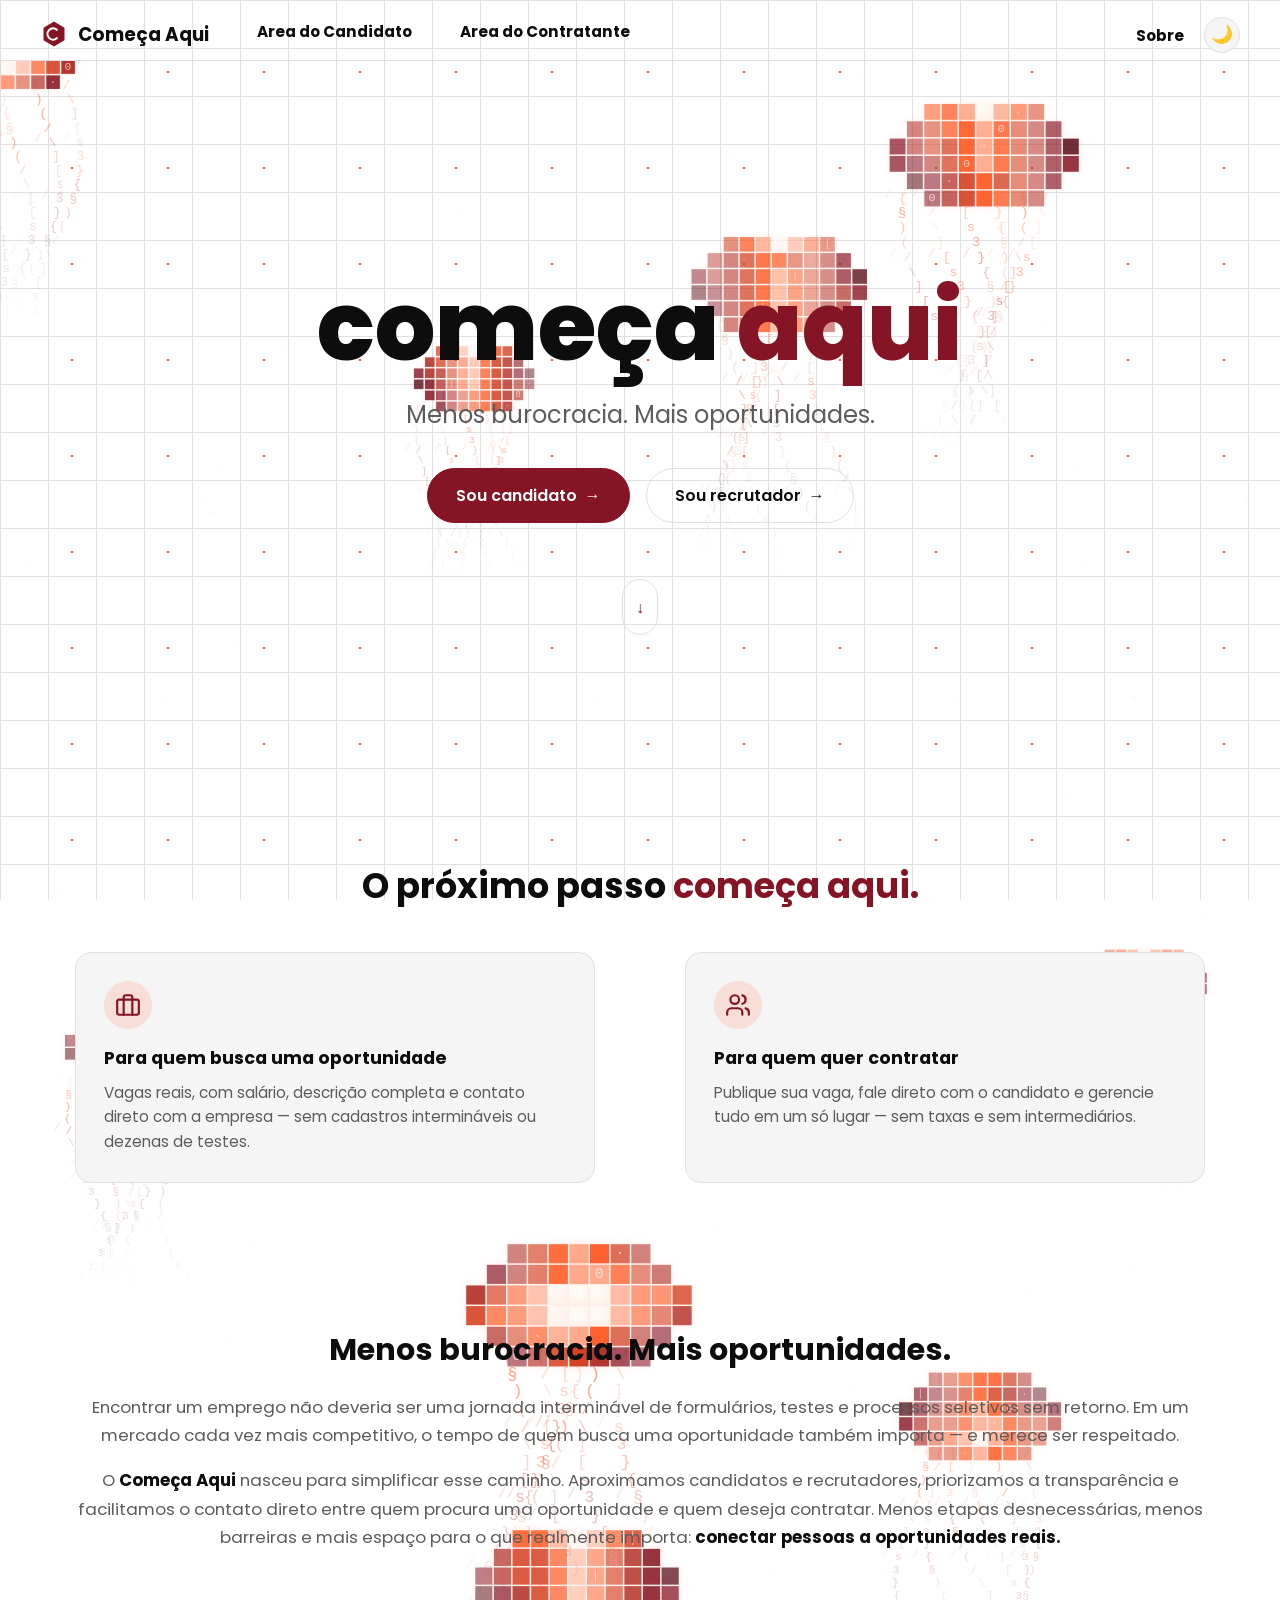
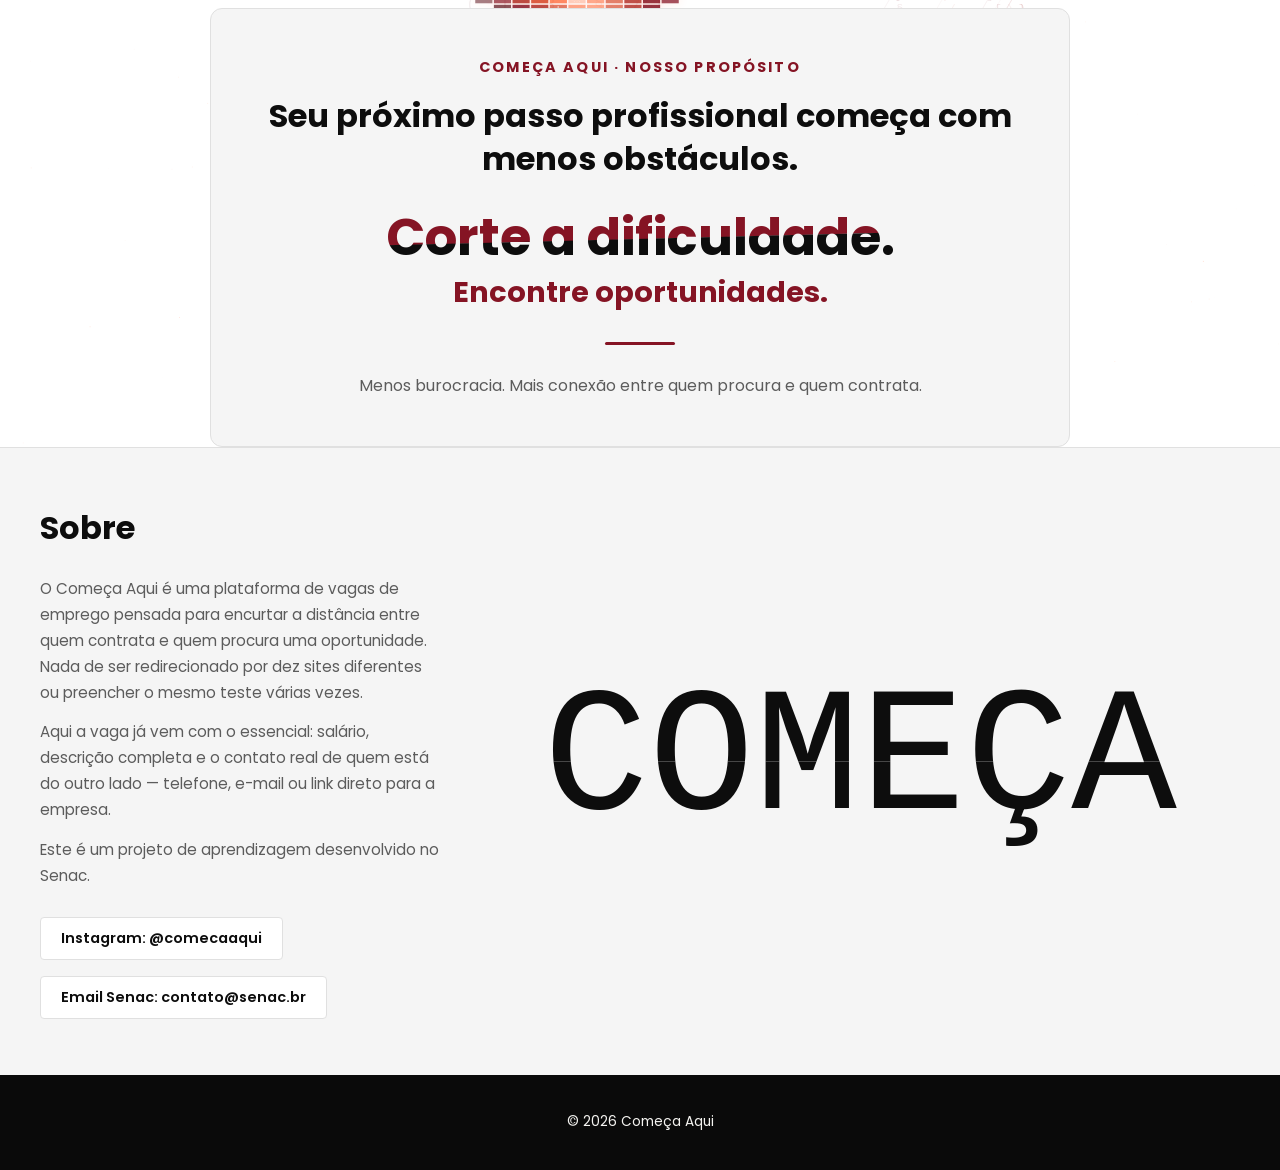
==== View/index.html @ 844361df "tá de cara nova, designe com aguas vivas e palheta de cores alterada" ====
<!DOCTYPE html>
<html lang="pt-br">
  <head>
    <meta charset="UTF-8" />
    <meta name="viewport" content="width=device-width, initial-scale=1.0" />
    <title>Começa Aqui</title>
    <script>
      (function () {
        var tema = localStorage.getItem("tema");
        if (tema === "dark") {
          document.documentElement.setAttribute("data-theme", "dark");
        }
      })();
    </script>
    <link rel="preconnect" href="https://fonts.googleapis.com" />
    <link rel="preconnect" href="https://fonts.gstatic.com" crossorigin />
    <link
      href="https://fonts.googleapis.com/css2?family=Caveat:wght@600;700&family=Euphoria+Script&family=Playfair+Display:ital@1&family=Poppins:wght@400;500;600;700;800&display=swap"
      rel="stylesheet" />
    <link rel="stylesheet" href="style.css" />
  </head>
  <body class="pagina-inicial">
    <header class="navbar">
      <nav class="nav-links">
        <a href="index.html" class="logo">
          <svg class="logo-icone" viewBox="0 0 40 40" width="28" height="28" aria-hidden="true">
            <path d="M20 2 L35 11 L35 29 L20 38 L5 29 L5 11 Z" fill="currentColor" />
            <path d="M24 14a8 8 0 1 0 0 12" stroke="var(--home-bg)" stroke-width="3" fill="none" stroke-linecap="round" />
          </svg>
          Começa Aqui
        </a>
        <a href="vagas.html">Area do Candidato</a>
        <a href="contratante-login.html">Area do Contratante</a>
      </nav>
      <div class="navbar-direita">
        <a href="#sobre" class="nav-sobre">Sobre</a>
        <button type="button" id="tema-toggle" class="tema-toggle" aria-label="Alternar tema claro/escuro"></button>
      </div>
    </header>

    <main>
      <div class="zona-agua-viva">
        <canvas id="agua-viva" class="agua-viva" aria-hidden="true"></canvas>

        <section class="hero">
        <div class="hero-conteudo">
          <h1 class="hero-titulo">começa <span class="hero-titulo-destaque">aqui</span></h1>
          <p class="hero-subtitulo">Menos burocracia. Mais oportunidades.</p>

          <div class="hero-botoes">
            <a href="vagas.html" class="btn-pill btn-pill-cheio">
              Sou candidato <span class="seta" aria-hidden="true">→</span>
            </a>
            <a href="contratante-login.html" class="btn-pill btn-pill-contorno">
              Sou recrutador <span class="seta" aria-hidden="true">→</span>
            </a>
          </div>
        </div>

        <a href="#proximo-passo" class="scroll-indicador" aria-label="Rolar para baixo">
          <span aria-hidden="true">↓</span>
        </a>
      </section>

      <section id="proximo-passo" class="proximo-passo">
        <h2 class="proximo-passo-titulo">
          O próximo passo <span class="texto-destaque">começa aqui.</span>
        </h2>

        <div class="proximo-passo-grid">
          <a href="vagas.html" class="proximo-passo-card">
            <div class="card-icone">
              <svg viewBox="0 0 24 24" width="26" height="26" fill="none" stroke="currentColor" stroke-width="2" stroke-linecap="round" stroke-linejoin="round" aria-hidden="true">
                <rect x="2" y="7" width="20" height="14" rx="2"></rect>
                <path d="M16 21V5a2 2 0 0 0-2-2h-4a2 2 0 0 0-2 2v16"></path>
              </svg>
            </div>
            <h3>Para quem busca uma oportunidade</h3>
            <p>
              Vagas reais, com salário, descrição completa e contato direto com
              a empresa — sem cadastros intermináveis ou dezenas de testes.
            </p>
          </a>

          <a href="contratante-login.html" class="proximo-passo-card">
            <div class="card-icone">
              <svg viewBox="0 0 24 24" width="26" height="26" fill="none" stroke="currentColor" stroke-width="2" stroke-linecap="round" stroke-linejoin="round" aria-hidden="true">
                <path d="M16 21v-2a4 4 0 0 0-4-4H6a4 4 0 0 0-4 4v2"></path>
                <circle cx="9" cy="7" r="4"></circle>
                <path d="M22 21v-2a4 4 0 0 0-3-3.87"></path>
                <path d="M16 3.13a4 4 0 0 1 0 7.75"></path>
              </svg>
            </div>
            <h3>Para quem quer contratar</h3>
            <p>
              Publique sua vaga, fale direto com o candidato e gerencie tudo em
              um só lugar — sem taxas e sem intermediários.
            </p>
          </a>
        </div>
      </section>

      <section class="hero-destaque">
        <div class="hero-texto-institucional">
          <h3 class="texto-institucional-titulo">Menos burocracia. Mais oportunidades.</h3>
          <p class="texto-institucional-paragrafo">
            Encontrar um emprego não deveria ser uma jornada interminável de
            formulários, testes e processos seletivos sem retorno. Em um
            mercado cada vez mais competitivo, o tempo de quem busca uma
            oportunidade também importa — e merece ser respeitado.
          </p>
          <p class="texto-institucional-paragrafo">
            O <strong>Começa Aqui</strong> nasceu para simplificar esse
            caminho. Aproximamos candidatos e recrutadores, priorizamos a
            transparência e facilitamos o contato direto entre quem procura
            uma oportunidade e quem deseja contratar. Menos etapas
            desnecessárias, menos barreiras e mais espaço para o que
            realmente importa:
            <strong>conectar pessoas a oportunidades reais.</strong>
          </p>
        </div>

        <div class="hero-institucional">
          <p class="institucional-eyebrow">Começa Aqui &middot; Nosso Propósito</p>
          <h3 class="institucional-titulo">
            Seu próximo passo profissional começa com menos obstáculos.
          </h3>
          <p class="institucional-corte">
            <span class="corte-link" tabindex="0">
              <span class="corte-link-cima" aria-hidden="true">Corte a dificuldade.</span>
              <span class="corte-link-baixo">Corte a dificuldade.</span>
            </span>
          </p>
          <p class="institucional-encontre">Encontre oportunidades.</p>
          <div class="institucional-divisor"></div>
          <p class="institucional-fechamento">
            Menos burocracia. Mais conexão entre quem procura e quem contrata.
          </p>
        </div>
        </section>
      </div>

      <section id="sobre" class="sobre">
        <div class="sobre-conteudo">
          <h2 class="sobre-title">Sobre</h2>
          <div class="sobre-text">
            <p>
              O Começa Aqui é uma plataforma de vagas de emprego pensada para
              encurtar a distância entre quem contrata e quem procura uma
              oportunidade. Nada de ser redirecionado por dez sites diferentes ou
              preencher o mesmo teste várias vezes.
            </p>
            <p>
              Aqui a vaga já vem com o essencial: salário, descrição completa e o
              contato real de quem está do outro lado — telefone, e-mail ou link
              direto para a empresa.
            </p>
            <p>
              Este é um projeto de aprendizagem desenvolvido no Senac.
            </p>
          </div>

          <div class="sobre-contato">
            <span class="sobre-contato-item">Instagram: @comecaaqui</span>
            <span class="sobre-contato-item">Email Senac: contato@senac.br</span>
          </div>
        </div>

        <div class="sobre-assinatura">
          <span class="assinatura-texto">
            Começa
            <span class="assinatura-metade-cima" aria-hidden="true">Começa</span>
            <span class="assinatura-metade-baixo" aria-hidden="true">Começa</span>
            <span class="assinatura-faixa" aria-hidden="true">Aqui e Agora</span>
          </span>
        </div>
      </section>
    </main>

    <footer class="footer">
      <p>&copy; 2026 Começa Aqui</p>
    </footer>

    <script src="../Controller/controller.js"></script>
  </body>
</html>
---- View/style.css ----
:root {
  --gold: #851424;
  --gold-dark: #5e0e19;
  --bg-light: #ffffff;
  --bg-dark: #0a0a0a;
  --text-dark: #0d0d0d;
  --text-light: #f5f4f1;
  --text-muted: #5c5c5c;
  --border-light: #e0e0e0;
  --box-bg: #f5f5f5;
  --card-bg: #ffffff;
  --text-on-gold: #ffffff;
  --cor-sucesso: #2e7d32;
  --cor-erro: #b23a3a;
  --cor-erro-borda: #e3c2c2;

  --cor-principal: #851424;
  --cor-principal-escura: #5e0e19;
  --cor-destaque: #ff5822;
  --cor-destaque-translucido: rgba(255, 88, 34, 0.145);

  --font-script: "Euphoria Script", cursive;
  --font-hand: "Caveat", cursive;
  --font-serif: "Playfair Display", serif;
  --font-sans: "Poppins", sans-serif;
}

:root[data-theme="dark"] {
  --bg-light: #0a0a0a;
  --card-bg: #141414;
  --box-bg: #1c1c1c;
  --border-light: #262626;
  --text-dark: #f5f5f5;
  --text-muted: #a3a3a3;
  --cor-sucesso: #7fd188;
  --cor-erro: #e68a8a;
  --cor-erro-borda: #5c3a3a;
}

* {
  box-sizing: border-box;
}

::-webkit-scrollbar {
  width: 3px;
  height: 3px;
  margin-left: 2px;
}

::-webkit-scrollbar-track {
  background-color: var(--bg-light);
}

::-webkit-scrollbar-thumb {
  background-color: var(--gold);
  border-radius: 8px;
}

::-webkit-scrollbar-thumb:hover {
  background-color: var(--gold-dark);
}

body {
  margin: 0;
  background-color: var(--bg-light);
  color: var(--text-dark);
  font-family: var(--font-sans);
  transition: background-color 0.2s ease, color 0.2s ease;
}

.pagina-inicial {
  --s: 14px;
  --hex-linha: var(--card-bg);
  --hex-fundo: var(--bg-light);

  --c: #0000, var(--hex-linha) 0.5deg 119.5deg, #0000 120deg;
  --g1: conic-gradient(from 60deg at 56.25% calc(425% / 6), var(--c));
  --g2: conic-gradient(from 180deg at 43.75% calc(425% / 6), var(--c));
  --g3: conic-gradient(from -60deg at 50% calc(175% / 12), var(--c));
  background: var(--g1), var(--g1) var(--s) calc(1.73 * var(--s)), var(--g2),
    var(--g2) var(--s) calc(1.73 * var(--s)), var(--g3) var(--s) 0,
    var(--g3) 0 calc(1.73 * var(--s)) var(--hex-fundo);
  background-size: calc(2 * var(--s)) calc(3.46 * var(--s));
}

a {
  text-decoration: none;
  color: inherit;
}

ul {
  margin: 0;
  padding: 0;
  list-style: none;
}

/* Navbar */

.navbar {
  background-color: var(--card-bg);
  display: flex;
  align-items: center;
  justify-content: space-between;
  padding: 10px 40px;
  padding-bottom: 0px;
  border-bottom: 3px solid var(--bg-dark);
}

.nav-links .logo {
  font-family: var(--font-script);
  font-size: 2.1rem;
  font-weight: 700;
  color: var(--text-dark);
}

.nav-links {
  display: flex;
  gap: 48px;
}

.nav-links a {
  font-size: 1.25rem;
  font-weight: 700;
  color: var(--text-dark);
  padding-top: 10px;
  padding-bottom: 10px;
  border-bottom: 2px solid transparent;
  transition: border-color 0.2s ease;
}

.nav-links a:hover,
.nav-links a.active {
  border-color: var(--gold);
}

.nav-sobre {
  font-size: 1.25rem;
  font-weight: 700;
}

.navbar-direita {
  display: flex;
  align-items: center;
  gap: 20px;
}

.tema-toggle {
  display: inline-flex;
  align-items: center;
  justify-content: center;
  width: 36px;
  height: 36px;
  border-radius: 50%;
  border: 1px solid var(--border-light);
  background-color: var(--box-bg);
  font-size: 1.1rem;
  line-height: 1;
  cursor: pointer;
  transition: border-color 0.2s ease, background-color 0.2s ease;
}

.tema-toggle:hover {
  border-color: var(--gold);
}

/* Redesign da home: paleta e componentes novos, isolados em .pagina-inicial
   para não afetar o restante do site enquanto o redesign não chega lá */

.pagina-inicial {
  --cor-principal: #851424;
  --cor-principal-escura: #5e0e19;
  --cor-destaque: #ff5822;
  --cor-destaque-translucido: rgba(255, 88, 34, 0.145);
  --home-bg: #ffffff;
  --home-superficie: #f5f5f5;
  --home-texto: #0d0d0d;
  --home-texto-muted: #5c5c5c;
  --home-borda: #e0e0e0;
}

:root[data-theme="dark"] .pagina-inicial {
  --home-bg: #0a0a0a;
  --home-superficie: #141414;
  --home-texto: #f5f5f5;
  --home-texto-muted: #a3a3a3;
  --home-borda: #262626;
}

.pagina-inicial {
  background: var(--home-bg);
  background-image:
    linear-gradient(var(--home-borda) 1px, transparent 1px),
    linear-gradient(90deg, var(--home-borda) 1px, transparent 1px),
    radial-gradient(var(--cor-destaque) 1.5px, transparent 1.5px);
  background-size: 48px 48px, 48px 48px, 96px 96px;
  background-position: 0 0, 0 0, 24px 24px;
  background-attachment: fixed;
}

.pagina-inicial .navbar {
  background-color: transparent;
  border-bottom: 1px solid var(--home-borda);
}

.pagina-inicial .nav-links .logo {
  display: inline-flex;
  align-items: center;
  gap: 10px;
  font-family: var(--font-sans);
  font-size: 1.15rem;
  font-weight: 700;
  color: var(--home-texto);
}

.pagina-inicial .logo-icone {
  color: var(--cor-principal);
  flex-shrink: 0;
}

.pagina-inicial .nav-links a,
.pagina-inicial .nav-sobre {
  color: var(--home-texto);
  font-size: 0.95rem;
}

.pagina-inicial .nav-links a:hover,
.pagina-inicial .nav-links a.active {
  border-color: var(--cor-principal);
}

.pagina-inicial .tema-toggle {
  border-color: var(--home-borda);
  background-color: var(--home-superficie);
}

.pagina-inicial .tema-toggle:hover {
  border-color: var(--cor-principal);
}

/* Hero (home) */

.zona-agua-viva {
  position: relative;
  overflow: hidden;
}

.hero {
  position: relative;
  min-height: 86vh;
  display: flex;
  flex-direction: column;
  align-items: center;
  justify-content: center;
  text-align: center;
  padding: 72px 24px 56px;
}

.agua-viva {
  position: absolute;
  inset: 0;
  width: 100%;
  height: 100%;
  z-index: 0;
  pointer-events: none;
}

.hero-conteudo {
  position: relative;
  z-index: 1;
}

.hero-titulo {
  margin: 0;
  font-family: var(--font-sans);
  font-size: clamp(2.6rem, 8vw, 6rem);
  font-weight: 800;
  line-height: 1.05;
  color: var(--home-texto);
  text-transform: lowercase;
}

.hero-titulo-destaque {
  color: var(--cor-principal);
}

.hero-subtitulo {
  margin: 20px 0 0;
  font-size: clamp(1.1rem, 2.2vw, 1.5rem);
  color: var(--home-texto-muted);
}

.hero-botoes {
  margin-top: 36px;
  display: flex;
  flex-wrap: wrap;
  gap: 16px;
  justify-content: center;
}

.btn-pill {
  display: inline-flex;
  align-items: center;
  gap: 8px;
  padding: 14px 28px;
  border-radius: 999px;
  font-weight: 600;
  font-size: 1rem;
  transition: transform 0.15s ease, background-color 0.2s ease, color 0.2s ease;
}

.btn-pill .seta {
  transition: transform 0.15s ease;
}

.btn-pill:hover {
  transform: translateY(-2px);
}

.btn-pill:hover .seta {
  transform: translateX(3px);
}

.btn-pill-cheio {
  background-color: var(--cor-principal);
  color: #ffffff;
  border: 1px solid var(--cor-principal);
}

.btn-pill-cheio:hover {
  background-color: var(--cor-principal-escura);
}

.btn-pill-contorno {
  background-color: transparent;
  color: var(--home-texto);
  border: 1px solid var(--home-borda);
}

.btn-pill-contorno:hover {
  border-color: var(--cor-principal);
  color: var(--cor-principal);
}

.scroll-indicador {
  position: relative;
  z-index: 1;
  margin-top: 56px;
  display: inline-flex;
  align-items: center;
  justify-content: center;
  width: 36px;
  height: 56px;
  border-radius: 999px;
  border: 1px solid var(--home-borda);
  color: var(--cor-principal);
  animation: scroll-indicador-flutua 2s ease-in-out infinite;
}

@keyframes scroll-indicador-flutua {
  0%, 100% { transform: translateY(0); }
  50% { transform: translateY(6px); }
}

/* Próximo passo */

.proximo-passo {
  position: relative;
  z-index: 1;
  padding: 24px 24px 80px;
  text-align: center;
}

.proximo-passo-titulo {
  margin: 0 0 40px;
  font-size: clamp(1.6rem, 3vw, 2.2rem);
  font-weight: 700;
  color: var(--home-texto);
}

.texto-destaque {
  color: var(--cor-principal);
}

.proximo-passo-grid {
  display: flex;
  flex-wrap: wrap;
  justify-content: space-evenly;
  gap: 40px;
  max-width: 1700px;
  margin: 0 auto;
}

.proximo-passo-card {
  display: block;
  flex: 1 1 320px;
  max-width: 520px;
  text-align: left;
  padding: 28px;
  background-color: var(--home-superficie);
  border: 1px solid var(--home-borda);
  border-radius: 16px;
  transition: border-color 0.2s ease, transform 0.15s ease;
}

.proximo-passo-card:hover {
  border-color: var(--cor-destaque);
  transform: translateY(-2px);
}

.card-icone {
  display: inline-flex;
  align-items: center;
  justify-content: center;
  width: 48px;
  height: 48px;
  border-radius: 50%;
  margin-bottom: 16px;
  background-color: var(--cor-destaque-translucido);
  color: var(--cor-principal);
  transition: color 0.2s ease;
}

.proximo-passo-card:hover .card-icone {
  color: var(--cor-destaque);
}

.proximo-passo-card h3 {
  margin: 0 0 10px;
  font-size: 1.1rem;
  color: var(--home-texto);
}

.proximo-passo-card p {
  margin: 0;
  font-size: 0.95rem;
  line-height: 1.6;
  color: var(--home-texto-muted);
}

.hero-destaque {
  position: relative;
  z-index: 1;
  display: flex;
  flex-direction: column;
  align-items: center;
  gap: 40px;
  width: 92%;
  max-width: 1700px;
  margin: 64px auto 0;
}

.hero-texto-institucional {
  width: 100%;
  max-width: 1350px;
  text-align: center;
}

.texto-institucional-titulo {
  font-size: 1.9rem;
  font-weight: 700;
  color: var(--home-texto);
  margin: 0 0 20px;
}

.texto-institucional-paragrafo {
  color: var(--home-texto-muted);
  font-size: 1.05rem;
  line-height: 1.7;
  margin: 0 0 16px;
}

.texto-institucional-paragrafo strong {
  color: var(--home-texto);
  font-weight: 700;
}

.hero-institucional {
  width: 100%;
  max-width: 860px;
  padding: 48px 40px;
  background-color: var(--home-superficie);
  border: 1px solid var(--home-borda);
  border-radius: 12px;
  text-align: center;
}

.institucional-eyebrow {
  margin: 0 0 16px;
  color: var(--cor-principal);
  font-size: 0.9rem;
  font-weight: 700;
  letter-spacing: 0.15em;
  text-transform: uppercase;
}

.institucional-titulo {
  font-size: 2rem;
  font-weight: 700;
  color: var(--home-texto);
  margin: 0 0 32px;
  line-height: 1.35;
}

.institucional-corte {
  margin: 0;
}

.institucional-encontre {
  margin: 8px 0 0;
  font-size: 1.8rem;
  font-weight: 700;
  color: var(--cor-principal);
}

.institucional-divisor {
  width: 70px;
  height: 3px;
  margin: 28px auto;
  background-color: var(--cor-principal);
  border-radius: 2px;
}

.institucional-fechamento {
  margin: 0;
  font-size: 1rem;
  font-weight: 400;
  color: var(--home-texto-muted);
}

.corte-link {
  position: relative;
  display: inline-block;
  line-height: 1em;
  font-size: 3.2rem;
  font-weight: 700;
}

.corte-link-cima,
.corte-link-baixo {
  display: inline-block;
}

.corte-link-cima {
  position: absolute;
  top: 0;
  left: 0;
  color: var(--cor-principal);
  clip-path: polygon(0% 66%, 0% 0%, 100% 0%, 100% 40%);
  transition: transform 0.6s cubic-bezier(0.16, 1, 0.3, 1) 0.1s, color 0.5s ease;
}

.corte-link-cima::after {
  content: "";
  position: absolute;
  top: 36%;
  left: 0;
  width: 100%;
  height: 8%;
  background: var(--cor-destaque);
  transform: rotateZ(-2.2deg) scaleX(0%);
  transform-origin: right top;
  transition: transform 0.2s ease;
}

.corte-link-baixo {
  position: relative;
  clip-path: polygon(0% 65%, 100% 40%, 100% 110%, 0% 110%);
  color: var(--home-texto);
  transition: color 0.5s ease;
}

.corte-link-baixo::after {
  content: "";
  position: absolute;
  top: 40%;
  left: 0;
  width: 100%;
  height: 8%;
  background: var(--cor-destaque);
  transform: rotateZ(-2deg) scaleX(0%);
  transform-origin: right top;
  transition: transform 0.2s ease;
}

.corte-link:hover .corte-link-cima,
.corte-link:focus-visible .corte-link-cima {
  color: var(--cor-destaque);
  transform: translateY(-0.4em) rotateZ(-3deg);
  transition: transform 0.5s cubic-bezier(0.12, 0.8, 0.57, 1) 0.2s, color 0.5s ease;
}

.corte-link:hover .corte-link-cima::after,
.corte-link:focus-visible .corte-link-cima::after {
  top: 62%;
  transform-origin: left top;
  transform: rotateZ(-2.2deg) scaleX(100%);
}

.corte-link:hover .corte-link-baixo::after,
.corte-link:focus-visible .corte-link-baixo::after {
  top: 65%;
  transform-origin: left top;
  transform: rotateZ(-2.1deg) scaleX(100%);
}

@media (prefers-reduced-motion: reduce) {
  .corte-link-cima,
  .corte-link-baixo,
  .corte-link-cima::after,
  .corte-link-baixo::after {
    transition: none;
  }
}

/* Sobre */

.sobre {
  position: relative;
  z-index: 1;
  background-color: var(--home-superficie);
  color: var(--home-texto);
  border-top: 1px solid var(--home-borda);
  padding: 56px 40px;
  display: flex;
  align-items: center;
  justify-content: space-between;
  flex-wrap: wrap;
  gap: 40px;
}

.sobre-conteudo {
  flex: 1;
  min-width: 280px;
  max-width: 820px;
}

.sobre-title {
  font-family: var(--font-sans);
  font-size: 2rem;
  font-weight: 700;
  margin: 0 0 24px;
}

.sobre-assinatura {
  position: relative;
  width: 760px;
  height: 300px;
  flex-shrink: 0;
}

.assinatura-texto {
  position: absolute;
  top: 50%;
  left: 50%;
  transform: translate(-50%, -50%);
  margin: 0;
  font-family: Consolas, "SFMono-Regular", "Courier New", monospace;
  font-size: 11rem;
  color: transparent;
  text-transform: uppercase;
  white-space: nowrap;
  cursor: pointer;
}

.assinatura-metade-cima,
.assinatura-metade-baixo {
  position: absolute;
  top: 0;
  left: 0;
  color: var(--home-texto);
  transition: 0.5s;
  overflow: hidden;
  white-space: nowrap;
}

.assinatura-metade-cima {
  clip-path: polygon(0 0, 100% 0, 100% 50%, 0 50%);
}

.assinatura-metade-baixo {
  clip-path: polygon(0 50%, 100% 50%, 100% 100%, 0 100%);
}

.sobre-assinatura:hover .assinatura-metade-cima {
  transform: translateY(-0.45em);
}

.sobre-assinatura:hover .assinatura-metade-baixo {
  transform: translateY(0.45em);
}

.assinatura-faixa {
  position: absolute;
  top: 50%;
  left: 0;
  transform: translateY(-50%) scaleY(0);
  width: 91%;
  color: #ffffff;
  background-color: var(--cor-principal);
  font-size: 1.6rem;
  font-weight: 600;
  letter-spacing: 0.2em;
  text-align: center;
  white-space: nowrap;
  padding: 18px 0 18px 20px;
  margin-left: 5px;
  transition: 0.5s;
}

.sobre-assinatura:hover .assinatura-faixa {
  transform: translateY(-50%) scaleY(1);
}

.sobre-text {
  display: flex;
  flex-direction: column;
  gap: 14px;
}

.sobre-text p {
  margin: 0;
  line-height: 1.7;
  color: var(--home-texto-muted);
  font-size: 0.95rem;
}

.sobre-contato {
  display: flex;
  flex-wrap: wrap;
  gap: 16px;
  margin-top: 28px;
}

.sobre-contato-item {
  background-color: var(--home-bg);
  color: var(--home-texto);
  border: 1px solid var(--home-borda);
  padding: 10px 20px;
  border-radius: 4px;
  font-weight: 600;
  font-size: 0.9rem;
  cursor: pointer;
  transition: border-color 0.2s ease, color 0.2s ease;
}

.sobre-contato-item:hover {
  border-color: var(--cor-destaque);
  color: var(--cor-destaque);
}

/* Footer */

.footer {
  background-color: var(--bg-dark);
  color: var(--text-light);
  text-align: center;
  padding: 24px;
  font-size: 0.85rem;
}

/* Vagas layout (área do candidato) */

.vagas-layout {
  display: grid;
  grid-template-columns: 360px 1fr 260px;
  grid-template-areas:
    "list detail dados"
    "list contato contato";
  gap: 24px;
  padding: 32px 40px;
  align-items: start;
}

.vagas-sidebar {
  grid-area: list;
  display: flex;
  flex-direction: column;
  gap: 16px;
  max-height: 80vh;
  min-width: 0;
}

.vagas-busca {
  display: flex;
  flex-direction: column;
  gap: 10px;
  flex-shrink: 0;
}

.busca-row {
  display: flex;
  gap: 8px;
}

.busca-input,
.filtro-select {
  padding: 10px 14px;
  border-radius: 6px;
  border: 1px solid var(--border-light);
  background-color: var(--card-bg);
  color: var(--text-dark);
  font-family: var(--font-sans);
  font-size: 0.9rem;
  width: 100%;
}

.busca-input {
  flex: 1;
  min-width: 0;
}

.busca-input:focus,
.filtro-select:focus {
  outline: none;
  border-color: var(--gold);
}

.btn-filtros-toggle {
  flex-shrink: 0;
  display: flex;
  align-items: center;
  gap: 4px;
  padding: 10px 14px;
  border-radius: 6px;
  border: 1px solid var(--border-light);
  background-color: var(--card-bg);
  color: var(--text-dark);
  font-family: var(--font-sans);
  font-weight: 600;
  font-size: 0.9rem;
  cursor: pointer;
  transition: border-color 0.2s ease;
}

.btn-filtros-toggle:hover {
  border-color: var(--gold);
}

.btn-filtros-toggle[aria-expanded="true"] {
  border-color: var(--gold);
  background-color: var(--box-bg);
}

.icone-chevron {
  display: inline-block;
  transition: transform 0.2s ease;
}

.btn-filtros-toggle[aria-expanded="true"] .icone-chevron {
  transform: rotate(180deg);
}

.painel-filtros {
  display: flex;
  flex-direction: column;
  gap: 10px;
  padding: 14px;
  border: 1px solid var(--border-light);
  border-radius: 8px;
  background-color: var(--bg-light);
}

.painel-filtros[hidden] {
  display: none;
}

.filtro-checkbox {
  display: flex;
  align-items: center;
  gap: 8px;
  color: var(--text-dark);
  font-family: var(--font-sans);
  font-size: 0.9rem;
  font-weight: 600;
  cursor: pointer;
}

.filtro-checkbox input {
  accent-color: var(--gold);
  width: 16px;
  height: 16px;
  cursor: pointer;
}

.filtros-grid {
  display: grid;
  grid-template-columns: 1fr 1fr;
  gap: 10px;
}

.filtros-grid .filtro-select {
  min-width: 0;
}

.btn-limpar-filtros {
  align-self: flex-start;
  background: none;
  border: none;
  padding: 0;
  color: var(--gold-dark);
  font-family: var(--font-sans);
  font-weight: 600;
  font-size: 0.85rem;
  text-decoration: underline;
  cursor: pointer;
}

.btn-limpar-filtros:hover {
  color: var(--text-dark);
}

.vagas-list {
  flex: 1;
  min-height: 0;
  min-width: 0;
  display: flex;
  flex-direction: column;
  gap: 16px;
  overflow-y: auto;
}

.vagas-sem-resultado {
  color: var(--text-muted);
  font-size: 0.9rem;
  text-align: center;
  padding: 24px 0;
}

.vaga-card {
  position: relative;
  background-color: var(--card-bg);
  border: 1px solid var(--border-light);
  border-radius: 8px;
  padding: 16px;
  cursor: pointer;
  transition: border-color 0.2s ease;
}

.vaga-card:hover {
  border-color: var(--gold);
}

.vaga-card.active {
  border: 2px solid var(--gold);
}

.vaga-card h3 {
  margin: 0 0 12px;
  padding-right: 32px;
  font-size: 1rem;
}

.btn-salvar {
  position: absolute;
  top: 12px;
  right: 12px;
  width: 26px;
  height: 26px;
  display: flex;
  align-items: center;
  justify-content: center;
  border-radius: 50%;
  border: 1px solid var(--border-light);
  background-color: var(--card-bg);
  color: var(--gold-dark);
  font-size: 1rem;
  line-height: 1;
  cursor: pointer;
  transition: background-color 0.2s ease, border-color 0.2s ease;
}

.btn-salvar:hover {
  border-color: var(--gold);
}

.btn-salvar.salvo {
  background-color: var(--gold);
  border-color: var(--gold-dark);
  color: var(--text-on-gold);
}

.vaga-card-footer {
  display: flex;
  align-items: flex-end;
  justify-content: space-between;
  gap: 12px;
}

.vaga-info {
  display: flex;
  flex-direction: column;
  gap: 2px;
}

.vaga-card .vaga-local {
  margin: 0;
  color: var(--text-muted);
  font-size: 0.85rem;
}

.vaga-card .vaga-empresa {
  margin: 0;
  color: var(--text-muted);
  font-size: 0.85rem;
}

.vaga-card .vaga-data {
  margin: 4px 0 0;
  color: var(--text-muted);
  font-size: 0.75rem;
  font-style: italic;
}

.vaga-card .vaga-salario {
  flex-shrink: 0;
  display: inline-block;
  background-color: var(--box-bg);
  padding: 4px 10px;
  border-radius: 4px;
  font-size: 0.85rem;
  font-weight: 600;
}

.vaga-detail {
  grid-area: detail;
  background-color: var(--card-bg);
  border: 1px solid var(--gold);
  border-radius: 8px;
  padding: 32px;
  max-height: 80vh;
  overflow-y: auto;
}

.vaga-detail-header {
  display: flex;
  align-items: flex-start;
  justify-content: space-between;
  gap: 24px;
  border-bottom: 2px solid var(--text-dark);
  padding-bottom: 20px;
  margin-bottom: 24px;
}

.vaga-detail-header h1 {
  margin: 0 0 10px;
  font-size: 1.6rem;
}

.vaga-detail-header .vaga-local,
.vaga-detail-header .vaga-empresa {
  margin: 0;
  color: var(--text-muted);
  font-size: 0.95rem;
}

.vaga-detail-header .vaga-salario {
  background-color: var(--box-bg);
  padding: 8px 16px;
  border-radius: 4px;
  font-weight: 600;
  white-space: nowrap;
}

.vaga-detail-actions {
  display: flex;
  flex-direction: column;
  align-items: flex-end;
  gap: 10px;
}

.btn-salvar-detail {
  display: inline-flex;
  align-items: center;
  gap: 6px;
  padding: 8px 16px;
  border-radius: 4px;
  border: 1px solid var(--gold-dark);
  background-color: transparent;
  color: var(--text-dark);
  font-family: var(--font-sans);
  font-weight: 600;
  font-size: 0.85rem;
  white-space: nowrap;
  cursor: pointer;
  transition: background-color 0.2s ease;
}

.btn-salvar-detail:hover {
  background-color: var(--box-bg);
}

.btn-salvar-detail.salvo {
  background-color: var(--gold);
  border-color: var(--gold-dark);
  color: var(--text-on-gold);
}

.descricao-title {
  font-family: var(--font-serif);
  font-style: italic;
  font-weight: 500;
  font-size: 1.6rem;
  margin: 0 0 18px;
}

.descricao-text p {
  line-height: 1.7;
  color: var(--text-dark);
  font-size: 0.95rem;
  margin: 0 0 14px;
}

.vaga-dados {
  grid-area: dados;
  display: flex;
  flex-direction: column;
  gap: 24px;
}

.dados-box {
  background-color: var(--box-bg);
  border-radius: 8px;
  padding: 20px;
}

.dados-box h3 {
  margin: 0 0 12px;
  font-size: 1.1rem;
}

.dados-box .preco {
  font-size: 1.3rem;
  font-weight: 700;
  margin: 0 0 8px;
}

.dados-box p {
  margin: 0 0 12px;
  font-size: 0.9rem;
  line-height: 1.5;
}

.habilidades-box h3 {
  margin: 0 0 12px;
  font-size: 1.05rem;
}

.habilidades-box ul {
  display: flex;
  flex-direction: column;
  gap: 8px;
}

.habilidades-box li {
  position: relative;
  padding-left: 16px;
  font-weight: 600;
  font-size: 0.9rem;
}

.habilidades-box li::before {
  content: "•";
  position: absolute;
  left: 0;
  color: var(--gold-dark);
}

/* Contato */

.contato {
  grid-area: contato;
}

.contato h2 {
  font-size: 2.4rem;
  margin: 0 0 24px;
}

.contato-card {
  display: flex;
  flex-wrap: wrap;
  gap: 16px;
  margin-bottom: 20px;
}

.contato-item {
  display: inline-flex;
  align-items: center;
  gap: 14px;
  background-color: var(--box-bg);
  padding: 12px 20px;
  border-radius: 4px;
}

.contato-item[hidden] {
  display: none;
}

.contato-texto {
  font-weight: 600;
  font-size: 0.95rem;
  color: var(--text-dark);
}

.contato-acoes {
  display: flex;
  gap: 8px;
  flex-shrink: 0;
}

.btn-contato-acao {
  display: inline-flex;
  align-items: center;
  justify-content: center;
  width: 32px;
  height: 32px;
  border-radius: 50%;
  border: 1px solid var(--border-light);
  background-color: var(--card-bg);
  font-size: 0.95rem;
  line-height: 1;
  cursor: pointer;
  text-decoration: none;
  transition: border-color 0.2s ease, background-color 0.2s ease;
}

.btn-contato-acao:hover {
  border-color: var(--gold);
}

.btn-contato-acao.copiado {
  border-color: var(--gold-dark);
  background-color: var(--gold);
}

.contato hr {
  border: none;
  border-top: 2px solid var(--text-dark);
  margin: 24px 0;
}

.link-externo-box[hidden],
.btn-salvar-detail[hidden] {
  display: none;
}

.link-externo-box {
  display: inline-block;
  background-color: var(--box-bg);
  padding: 12px 20px;
  border-radius: 4px;
  font-weight: 600;
  font-size: 0.95rem;
}

/* Área do Contratante - login/cadastro */

.login-wrap {
  position: relative;
  z-index: 1;
  min-height: 70vh;
  display: flex;
  align-items: center;
  justify-content: center;
  padding: 48px 24px;
}

.login-card {
  width: 100%;
  max-width: 420px;
  background-color: var(--card-bg);
  border: 1px solid var(--border-light);
  border-radius: 12px;
  padding: 32px;
}

.login-tabs {
  display: flex;
  gap: 24px;
  margin-bottom: 28px;
  border-bottom: 1px solid var(--border-light);
}

.login-tab {
  background: none;
  border: none;
  padding: 0 0 12px;
  font-family: var(--font-sans);
  font-weight: 600;
  font-size: 1rem;
  color: var(--text-muted);
  border-bottom: 2px solid transparent;
  cursor: pointer;
  transition: color 0.2s ease, border-color 0.2s ease;
}

.login-tab.active {
  color: var(--text-dark);
  border-color: var(--gold);
}

.form-contratante {
  display: flex;
  flex-direction: column;
  gap: 18px;
}

.form-contratante[hidden] {
  display: none;
}

.form-group {
  display: flex;
  flex-direction: column;
  gap: 6px;
}

.form-label {
  font-family: var(--font-sans);
  font-weight: 600;
  font-size: 0.85rem;
  color: var(--text-dark);
}

.form-input {
  padding: 12px 14px;
  border-radius: 6px;
  border: 1px solid var(--border-light);
  background-color: var(--card-bg);
  color: var(--text-dark);
  font-family: var(--font-sans);
  font-size: 0.95rem;
  width: 100%;
}

.form-input:focus {
  outline: none;
  border-color: var(--gold);
}

.form-textarea {
  resize: vertical;
  min-height: 90px;
}

.exemplo-descricao {
  display: flex;
  flex-direction: column;
  gap: 6px;
  background-color: var(--box-bg);
  border-left: 3px solid var(--gold);
  border-radius: 6px;
  padding: 14px 16px;
  margin-bottom: 4px;
}

.exemplo-descricao p {
  margin: 0;
  font-size: 0.85rem;
  line-height: 1.5;
  color: var(--text-dark);
}

.exemplo-descricao p.exemplo-descricao-titulo {
  font-weight: 700;
  color: var(--text-muted);
  text-transform: uppercase;
  font-size: 0.75rem;
  letter-spacing: 0.03em;
}

.habilidades-chips {
  display: flex;
  flex-direction: column;
  gap: 16px;
  max-height: 280px;
  overflow-y: auto;
  border: 1px solid var(--border-light);
  border-radius: 8px;
  padding: 16px;
  margin-bottom: 4px;
}

.habilidades-carregando,
.habilidades-sem-resultado {
  margin: 0;
  color: var(--text-muted);
  font-size: 0.9rem;
}

.habilidades-categoria-titulo {
  margin: 0 0 10px;
  color: var(--text-muted);
  font-size: 0.75rem;
  font-weight: 700;
  text-transform: uppercase;
  letter-spacing: 0.04em;
}

.habilidades-categoria-chips {
  display: flex;
  flex-wrap: wrap;
  gap: 8px;
}

.chip {
  display: inline-flex;
  align-items: center;
  gap: 8px;
  padding: 8px 16px;
  border-radius: 999px;
  border: 1px solid var(--border-light);
  background-color: var(--card-bg);
  font-family: var(--font-sans);
  font-weight: 600;
  font-size: 0.85rem;
  color: var(--text-dark);
  cursor: pointer;
  transition: background-color 0.2s ease, border-color 0.2s ease;
}

.chip input {
  accent-color: var(--gold);
  cursor: pointer;
}

.chip:hover {
  border-color: var(--gold);
}

.chip:has(input:checked) {
  background-color: var(--box-bg);
  border-color: var(--gold);
}

.chip[hidden] {
  display: none;
}

.btn-primario {
  display: inline-block;
  text-align: center;
  background-color: var(--gold);
  color: var(--text-on-gold);
  border: 1px solid var(--gold-dark);
  border-radius: 6px;
  padding: 12px 24px;
  font-family: var(--font-sans);
  font-weight: 700;
  font-size: 0.95rem;
  cursor: pointer;
  transition: background-color 0.2s ease;
}

.btn-primario:hover {
  background-color: var(--gold-dark);
}

.link-secundario {
  align-self: center;
  background: none;
  border: none;
  padding: 0;
  color: var(--gold-dark);
  font-family: var(--font-sans);
  font-size: 0.85rem;
  font-weight: 600;
  text-decoration: underline;
  cursor: pointer;
}

.link-secundario:hover {
  color: var(--text-dark);
}

.documento-tipo-escolha {
  display: flex;
  gap: 20px;
}

.documento-tipo-escolha label {
  display: flex;
  align-items: center;
  gap: 6px;
  font-family: var(--font-sans);
  font-size: 0.9rem;
  color: var(--text-dark);
  cursor: pointer;
}

.documento-tipo-escolha input {
  accent-color: var(--gold);
  cursor: pointer;
}

.form-feedback {
  margin: 0;
  font-size: 0.8rem;
  min-height: 1em;
}

.form-feedback.valido {
  color: var(--cor-sucesso);
}

.form-feedback.invalido {
  color: var(--cor-erro);
}

.form-input.campo-invalido {
  border-color: var(--cor-erro);
}

.form-input.campo-valido {
  border-color: var(--cor-sucesso);
}

/* Área do Contratante - dashboard */

.dashboard {
  max-width: 1000px;
  margin: 0 auto;
  padding: 40px 24px 64px;
}

.dashboard-header {
  display: flex;
  align-items: flex-start;
  justify-content: space-between;
  gap: 16px;
  margin-bottom: 32px;
}

.dashboard-saudacao {
  margin: 0 0 4px;
  color: var(--text-muted);
  font-size: 0.9rem;
  font-weight: 600;
}

.dashboard-titulo {
  margin: 0;
  font-size: 1.8rem;
}

.dashboard-header-acoes {
  display: flex;
  align-items: center;
  gap: 16px;
  flex-shrink: 0;
}

.btn-nova-vaga {
  flex-shrink: 0;
  white-space: nowrap;
}

.dashboard-toolbar {
  display: flex;
  gap: 12px;
  margin-bottom: 24px;
}

.dashboard-toolbar .busca-input {
  flex: 1;
}

.dashboard-toolbar .filtro-select {
  max-width: 220px;
}

.vagas-contratante-list {
  display: flex;
  flex-direction: column;
  gap: 16px;
}

.vaga-contratante-card {
  display: flex;
  align-items: center;
  justify-content: space-between;
  gap: 24px;
  background-color: var(--card-bg);
  border: 1px solid var(--border-light);
  border-radius: 8px;
  padding: 20px 24px;
}

.vaga-contratante-info {
  flex: 1;
  min-width: 0;
}

.vaga-contratante-topo {
  display: flex;
  align-items: center;
  gap: 12px;
  margin-bottom: 8px;
}

.vaga-contratante-topo h3 {
  margin: 0;
  font-size: 1.1rem;
}

.status-badge {
  flex-shrink: 0;
  padding: 3px 10px;
  border-radius: 999px;
  font-size: 0.75rem;
  font-weight: 700;
}

.status-ativa {
  background-color: var(--gold);
  color: var(--text-on-gold);
}

.status-pausada {
  background-color: var(--box-bg);
  color: var(--text-muted);
}

.status-encerrada {
  background-color: transparent;
  border: 1px solid var(--border-light);
  color: var(--text-muted);
}

.vaga-contratante-meta {
  display: flex;
  align-items: center;
  gap: 16px;
  margin-top: 10px;
}

.vaga-contratante-meta .vaga-salario {
  background-color: var(--box-bg);
  padding: 4px 10px;
  border-radius: 4px;
  font-weight: 600;
  font-size: 0.85rem;
}

.vaga-candidatos {
  color: var(--text-muted);
  font-size: 0.85rem;
}

.vaga-contratante-acoes {
  display: flex;
  gap: 8px;
  flex-shrink: 0;
}

.btn-acao {
  background: none;
  border: 1px solid var(--border-light);
  border-radius: 6px;
  padding: 8px 14px;
  font-family: var(--font-sans);
  font-weight: 600;
  font-size: 0.85rem;
  color: var(--text-dark);
  cursor: pointer;
  transition: border-color 0.2s ease;
  white-space: nowrap;
}

.btn-acao:hover {
  border-color: var(--gold);
}

.btn-acao-perigo {
  color: var(--cor-erro);
  border-color: var(--cor-erro-borda);
}

.btn-acao-perigo:hover {
  border-color: var(--cor-erro);
}

/* Área do Contratante - formulário de nova vaga */

.form-vaga-wrap {
  max-width: 720px;
  margin: 0 auto;
  padding: 40px 24px 64px;
}

.form-vaga-header {
  display: flex;
  flex-direction: column;
  gap: 8px;
  margin-bottom: 32px;
}

.form-vaga-header .link-secundario {
  align-self: flex-start;
}

.form-vaga {
  display: flex;
  flex-direction: column;
  gap: 32px;
}

.form-vaga-secao {
  display: flex;
  flex-direction: column;
  gap: 18px;
  padding-bottom: 28px;
  border-bottom: 1px solid var(--border-light);
}

.form-vaga-secao:last-of-type {
  border-bottom: none;
}

.form-vaga-secao-titulo {
  margin: 0;
  font-family: var(--font-serif);
  font-style: italic;
  font-weight: 500;
  font-size: 1.3rem;
}

.form-grid {
  display: grid;
  grid-template-columns: 1fr 1fr;
  gap: 18px;
}

.form-vaga-acoes {
  display: flex;
  justify-content: flex-end;
  gap: 12px;
}

/* Responsivo */

@media (max-width: 980px) {
  .vagas-layout {
    grid-template-columns: 1fr;
    grid-template-areas:
      "list"
      "detail"
      "dados"
      "contato";
  }

  .vagas-sidebar {
    max-height: none;
  }

  .vagas-list {
    flex-direction: row;
    overflow-x: auto;
  }

  .vaga-card {
    min-width: 240px;
  }
}

@media (max-width: 720px) {
  .navbar {
    flex-direction: column;
    gap: 12px;
  }

  .nav-links {
    gap: 16px;
    flex-wrap: wrap;
    justify-content: center;
  }

  .contato-card {
    flex-direction: column;
  }

  .sobre {
    flex-direction: column;
    align-items: stretch;
    gap: 24px;
  }

  .sobre-assinatura {
    width: 100%;
    max-width: 320px;
    height: 120px;
    margin: 0 auto;
  }

  .assinatura-texto {
    font-size: 3.8rem;
  }

  .assinatura-faixa {
    font-size: 0.95rem;
    letter-spacing: 0.1em;
    padding: 12px 0 12px 20px;
  }

  .hero {
    min-height: auto;
    padding: 56px 20px 40px;
  }

  .hero-destaque {
    flex-direction: column;
    gap: 32px;
    margin-top: 40px;
  }

  .hero-texto-institucional {
    max-width: 100%;
  }

  .texto-institucional-titulo {
    font-size: 1.4rem;
  }

  .texto-institucional-paragrafo {
    font-size: 0.95rem;
  }

  .hero-institucional {
    max-width: 100%;
    margin: 0;
    padding: 36px 24px;
  }

  .institucional-titulo {
    font-size: 1.4rem;
  }

  .corte-link {
    font-size: 1.8rem;
  }

  .institucional-encontre {
    font-size: 1.1rem;
  }

  .institucional-fechamento {
    font-size: 0.9rem;
  }

  .vaga-detail-header {
    flex-direction: column;
  }

  .form-grid {
    grid-template-columns: 1fr;
  }

  .dashboard-header {
    flex-direction: column;
  }

  .dashboard-toolbar {
    flex-direction: column;
  }

  .dashboard-toolbar .filtro-select {
    max-width: none;
  }

  .vaga-contratante-card {
    flex-direction: column;
    align-items: flex-start;
  }

  .vaga-contratante-acoes {
    flex-wrap: wrap;
  }
}
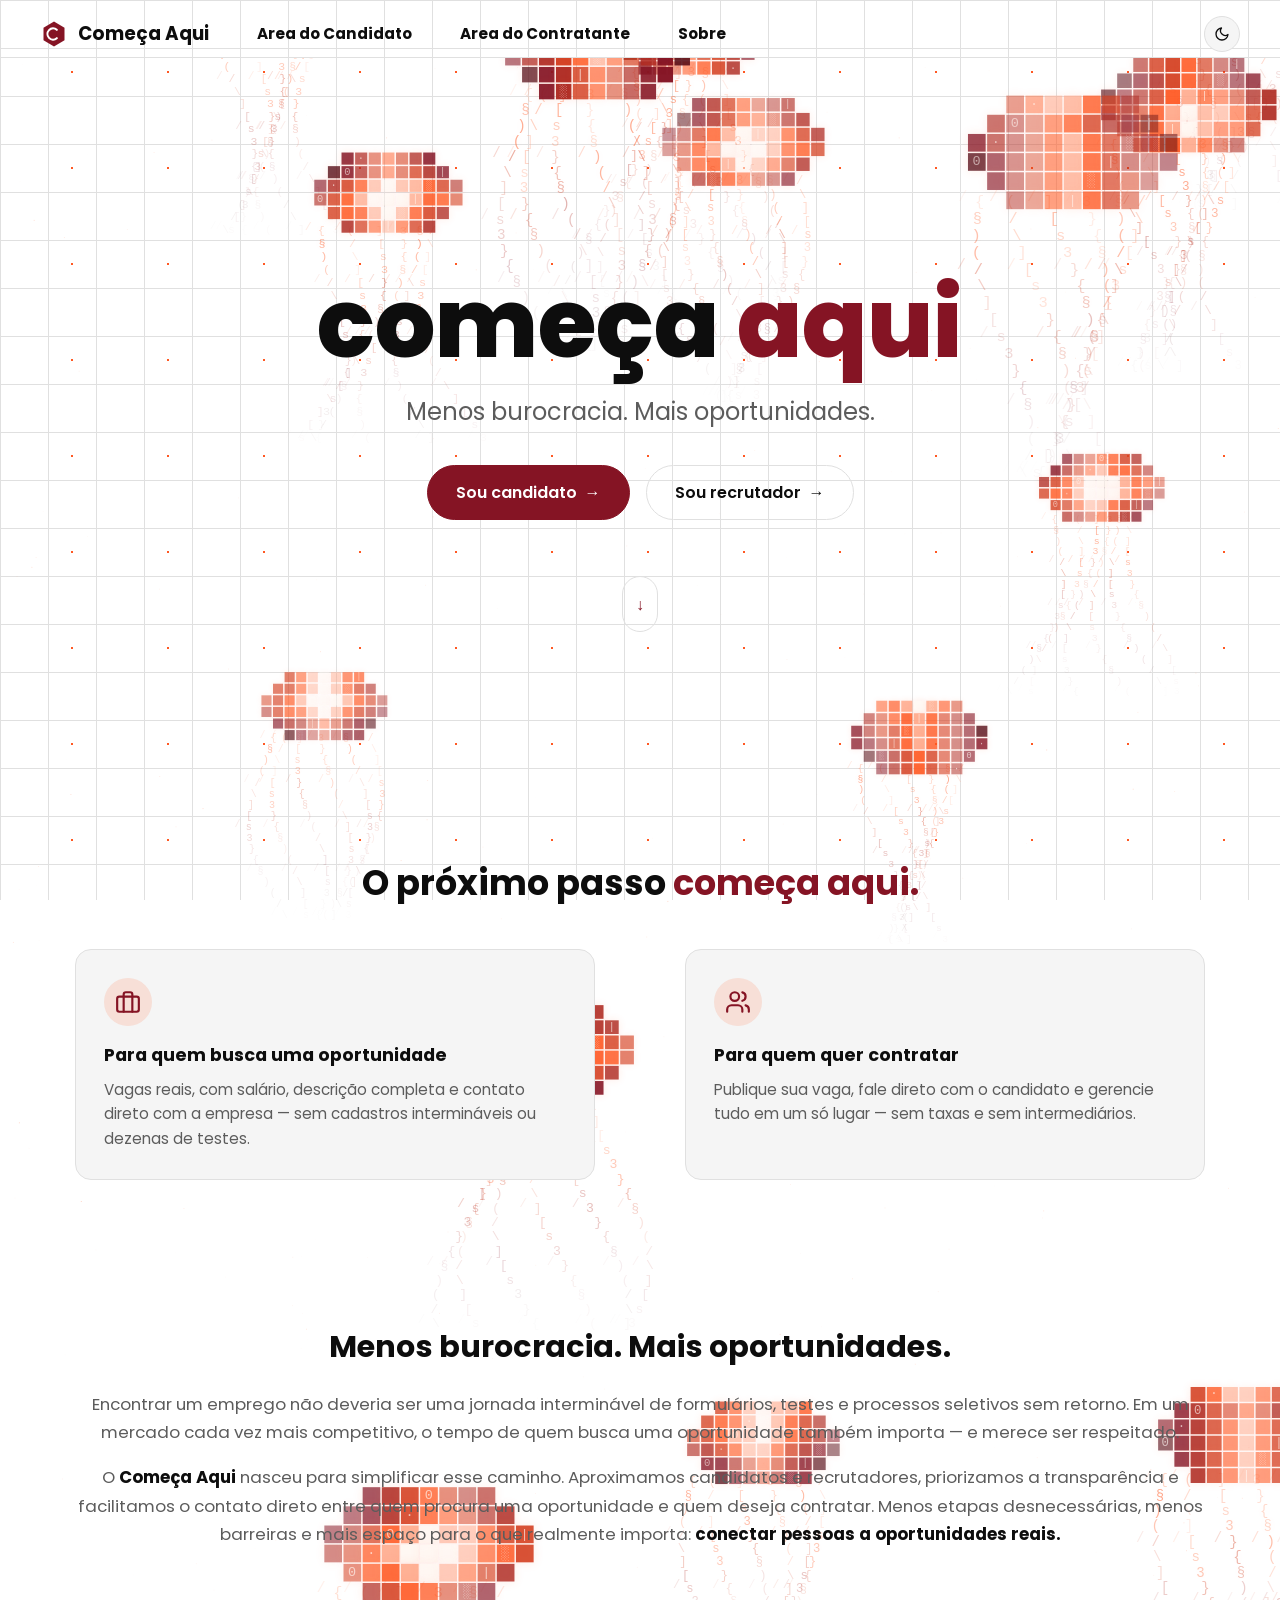
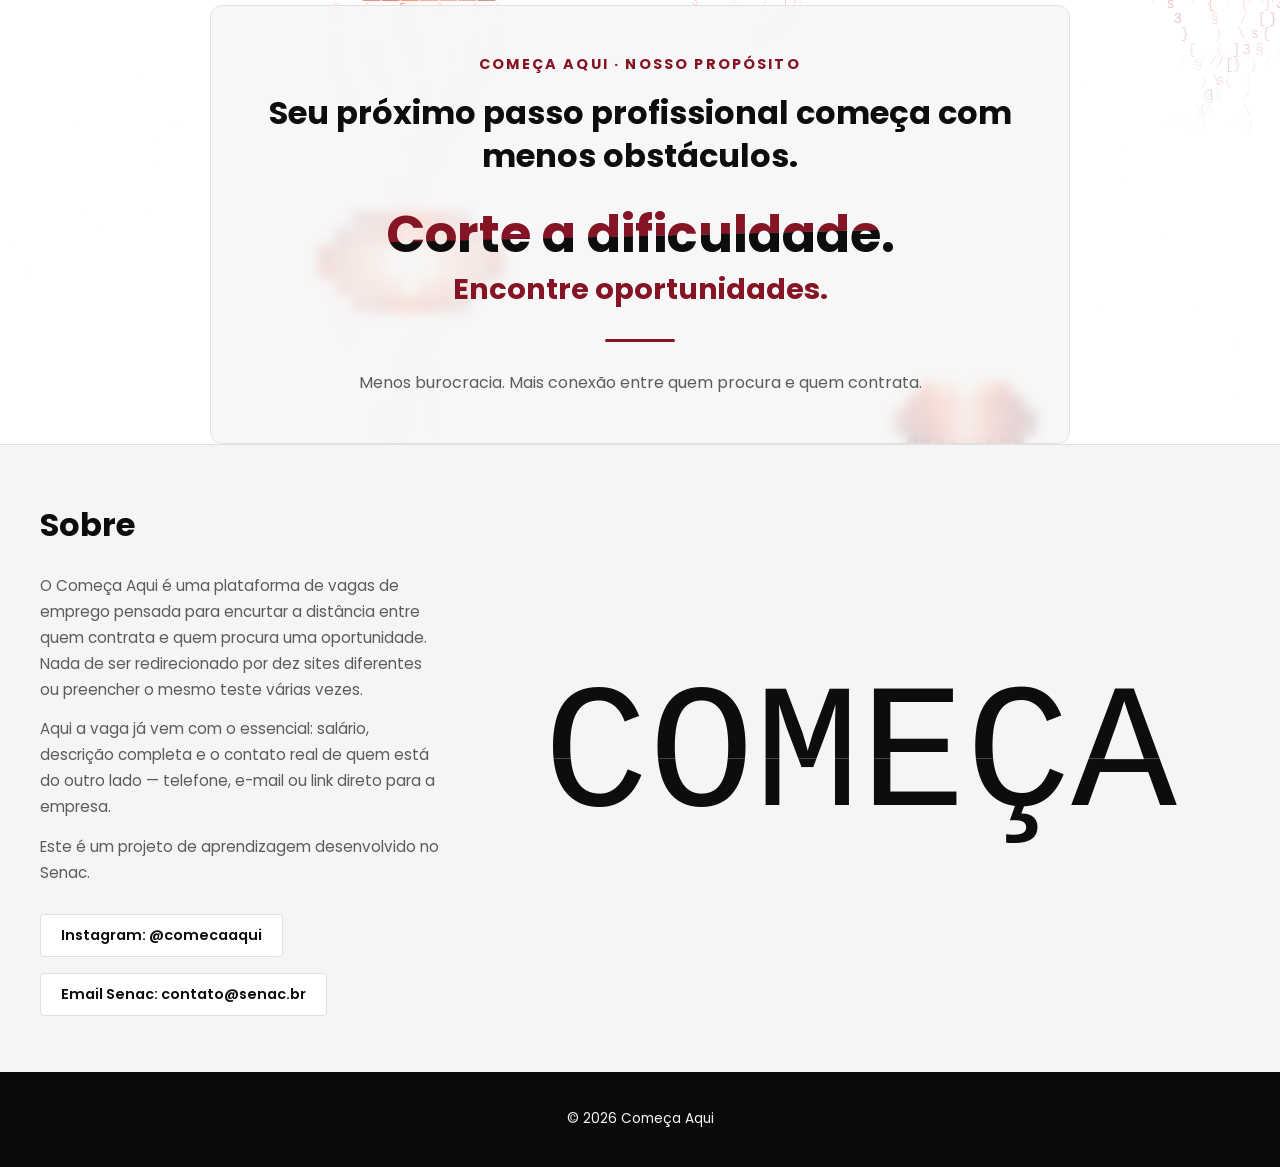
==== commit 75c71cac: "Navbar responsivo com menu hamburguer e icones minimalistas Substitui emojis do tema claro/escuro e " ====
--- a/View/index.html
+++ b/View/index.html
@@ -21,7 +21,7 @@
   </head>
   <body class="pagina-inicial">
     <header class="navbar">
-      <nav class="nav-links">
+      <div class="navbar-esquerda">
         <a href="index.html" class="logo">
           <svg class="logo-icone" viewBox="0 0 40 40" width="28" height="28" aria-hidden="true">
             <path d="M20 2 L35 11 L35 29 L20 38 L5 29 L5 11 Z" fill="currentColor" />
@@ -29,12 +29,25 @@
           </svg>
           Começa Aqui
         </a>
-        <a href="vagas.html">Area do Candidato</a>
-        <a href="contratante-login.html">Area do Contratante</a>
-      </nav>
+        <nav class="nav-links">
+          <a href="vagas.html">Area do Candidato</a>
+          <a href="contratante-login.html">Area do Contratante</a>
+          <a href="#sobre" class="nav-sobre">Sobre</a>
+        </nav>
+      </div>
       <div class="navbar-direita">
-        <a href="#sobre" class="nav-sobre">Sobre</a>
         <button type="button" id="tema-toggle" class="tema-toggle" aria-label="Alternar tema claro/escuro"></button>
+        <button type="button" id="menu-toggle" class="menu-toggle" aria-label="Abrir menu" aria-expanded="false">
+          <svg class="icone-menu-abrir" viewBox="0 0 24 24" width="20" height="20" fill="none" stroke="currentColor" stroke-width="2" stroke-linecap="round" aria-hidden="true">
+            <line x1="3" y1="6" x2="21" y2="6"></line>
+            <line x1="3" y1="12" x2="21" y2="12"></line>
+            <line x1="3" y1="18" x2="21" y2="18"></line>
+          </svg>
+          <svg class="icone-menu-fechar" viewBox="0 0 24 24" width="20" height="20" fill="none" stroke="currentColor" stroke-width="2" stroke-linecap="round" aria-hidden="true">
+            <line x1="18" y1="6" x2="6" y2="18"></line>
+            <line x1="6" y1="6" x2="18" y2="18"></line>
+          </svg>
+        </button>
       </div>
     </header>
 
--- a/View/style.css
+++ b/View/style.css
@@ -97,6 +97,7 @@
 /* Navbar */
 
 .navbar {
+  position: relative;
   background-color: var(--card-bg);
   display: flex;
   align-items: center;
@@ -106,7 +107,13 @@
   border-bottom: 3px solid var(--bg-dark);
 }
 
-.nav-links .logo {
+.navbar-esquerda {
+  display: flex;
+  align-items: center;
+  gap: 48px;
+}
+
+.navbar-esquerda .logo {
   font-family: var(--font-script);
   font-size: 2.1rem;
   font-weight: 700;
@@ -124,13 +131,14 @@
   color: var(--text-dark);
   padding-top: 10px;
   padding-bottom: 10px;
+  border-top: 2px solid transparent;
   border-bottom: 2px solid transparent;
   transition: border-color 0.2s ease;
 }
 
 .nav-links a:hover,
 .nav-links a.active {
-  border-color: var(--gold);
+  border-bottom-color: var(--gold);
 }
 
 .nav-sobre {
@@ -153,6 +161,7 @@
   border-radius: 50%;
   border: 1px solid var(--border-light);
   background-color: var(--box-bg);
+  color: var(--text-dark);
   font-size: 1.1rem;
   line-height: 1;
   cursor: pointer;
@@ -161,6 +170,36 @@
 
 .tema-toggle:hover {
   border-color: var(--gold);
+}
+
+.menu-toggle {
+  display: none;
+  align-items: center;
+  justify-content: center;
+  width: 36px;
+  height: 36px;
+  border-radius: 50%;
+  border: 1px solid var(--border-light);
+  background-color: var(--box-bg);
+  color: var(--text-dark);
+  cursor: pointer;
+  transition: border-color 0.2s ease, background-color 0.2s ease;
+}
+
+.menu-toggle:hover {
+  border-color: var(--gold);
+}
+
+.icone-menu-fechar {
+  display: none;
+}
+
+.menu-toggle[aria-expanded="true"] .icone-menu-abrir {
+  display: none;
+}
+
+.menu-toggle[aria-expanded="true"] .icone-menu-fechar {
+  display: block;
 }
 
 /* Redesign da home: paleta e componentes novos, isolados em .pagina-inicial
@@ -202,7 +241,7 @@
   border-bottom: 1px solid var(--home-borda);
 }
 
-.pagina-inicial .nav-links .logo {
+.pagina-inicial .navbar-esquerda .logo {
   display: inline-flex;
   align-items: center;
   gap: 10px;
@@ -225,15 +264,26 @@
 
 .pagina-inicial .nav-links a:hover,
 .pagina-inicial .nav-links a.active {
-  border-color: var(--cor-principal);
+  border-bottom-color: var(--cor-principal);
 }
 
 .pagina-inicial .tema-toggle {
+  color: var(--home-texto);
   border-color: var(--home-borda);
   background-color: var(--home-superficie);
 }
 
 .pagina-inicial .tema-toggle:hover {
+  border-color: var(--cor-principal);
+}
+
+.pagina-inicial .menu-toggle {
+  color: var(--home-texto);
+  border-color: var(--home-borda);
+  background-color: var(--home-superficie);
+}
+
+.pagina-inicial .menu-toggle:hover {
   border-color: var(--cor-principal);
 }
 
@@ -478,7 +528,8 @@
   width: 100%;
   max-width: 860px;
   padding: 48px 40px;
-  background-color: var(--home-superficie);
+  background-color: color-mix(in srgb, var(--home-superficie) 80%, transparent);
+  backdrop-filter: blur(6px);
   border: 1px solid var(--home-borda);
   border-radius: 12px;
   text-align: center;
@@ -1764,15 +1815,37 @@
 }
 
 @media (max-width: 720px) {
-  .navbar {
+  .menu-toggle {
+    display: inline-flex;
+  }
+
+  .nav-links {
+    display: none;
+  }
+
+  .navbar.menu-aberto .nav-links {
+    display: flex;
     flex-direction: column;
-    gap: 12px;
-  }
-
-  .nav-links {
-    gap: 16px;
-    flex-wrap: wrap;
-    justify-content: center;
+    align-items: flex-start;
+    gap: 4px;
+    position: absolute;
+    top: 100%;
+    left: 0;
+    right: 0;
+    padding: 12px 24px 20px;
+    background-color: var(--card-bg);
+    border-bottom: 1px solid var(--border-light);
+    z-index: 20;
+  }
+
+  .pagina-inicial .navbar.menu-aberto .nav-links {
+    background-color: var(--home-superficie);
+    border-bottom-color: var(--home-borda);
+  }
+
+  .navbar.menu-aberto .nav-links a {
+    width: 100%;
+    padding: 10px 0;
   }
 
   .contato-card {
